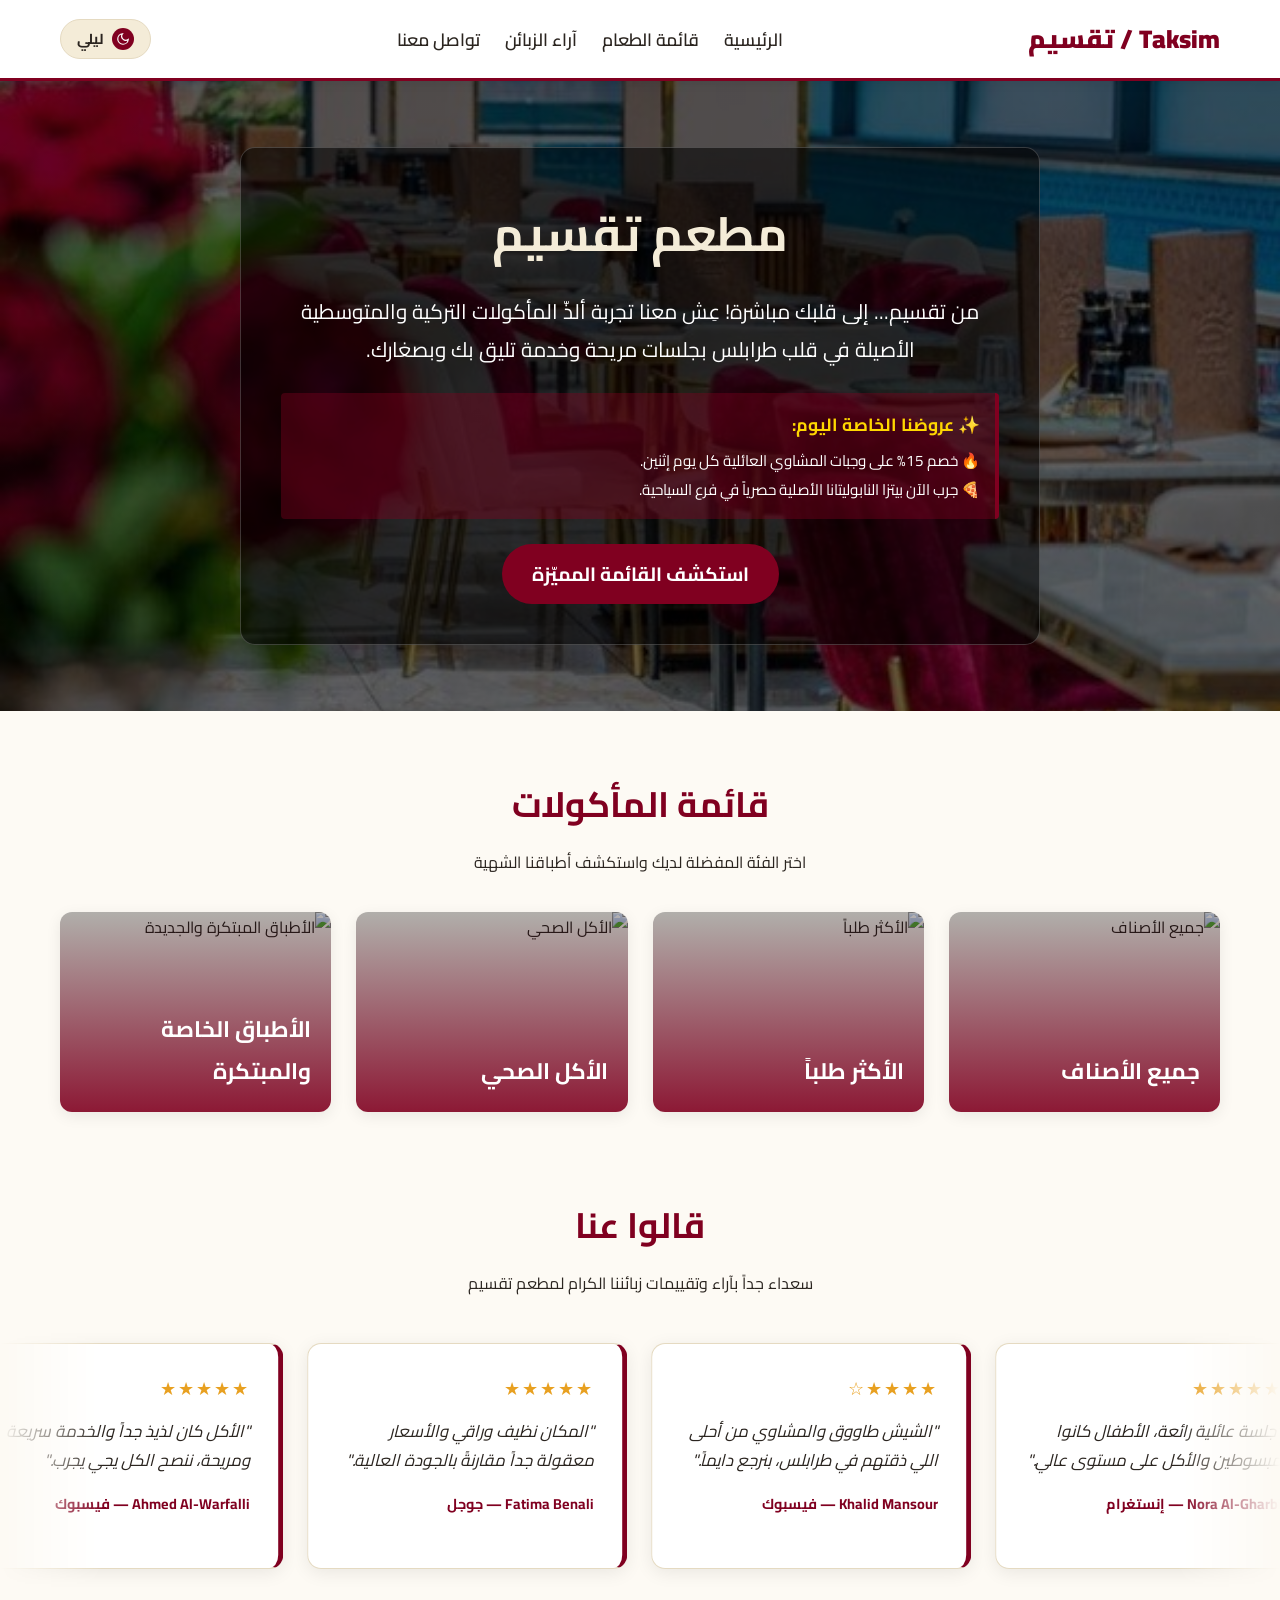
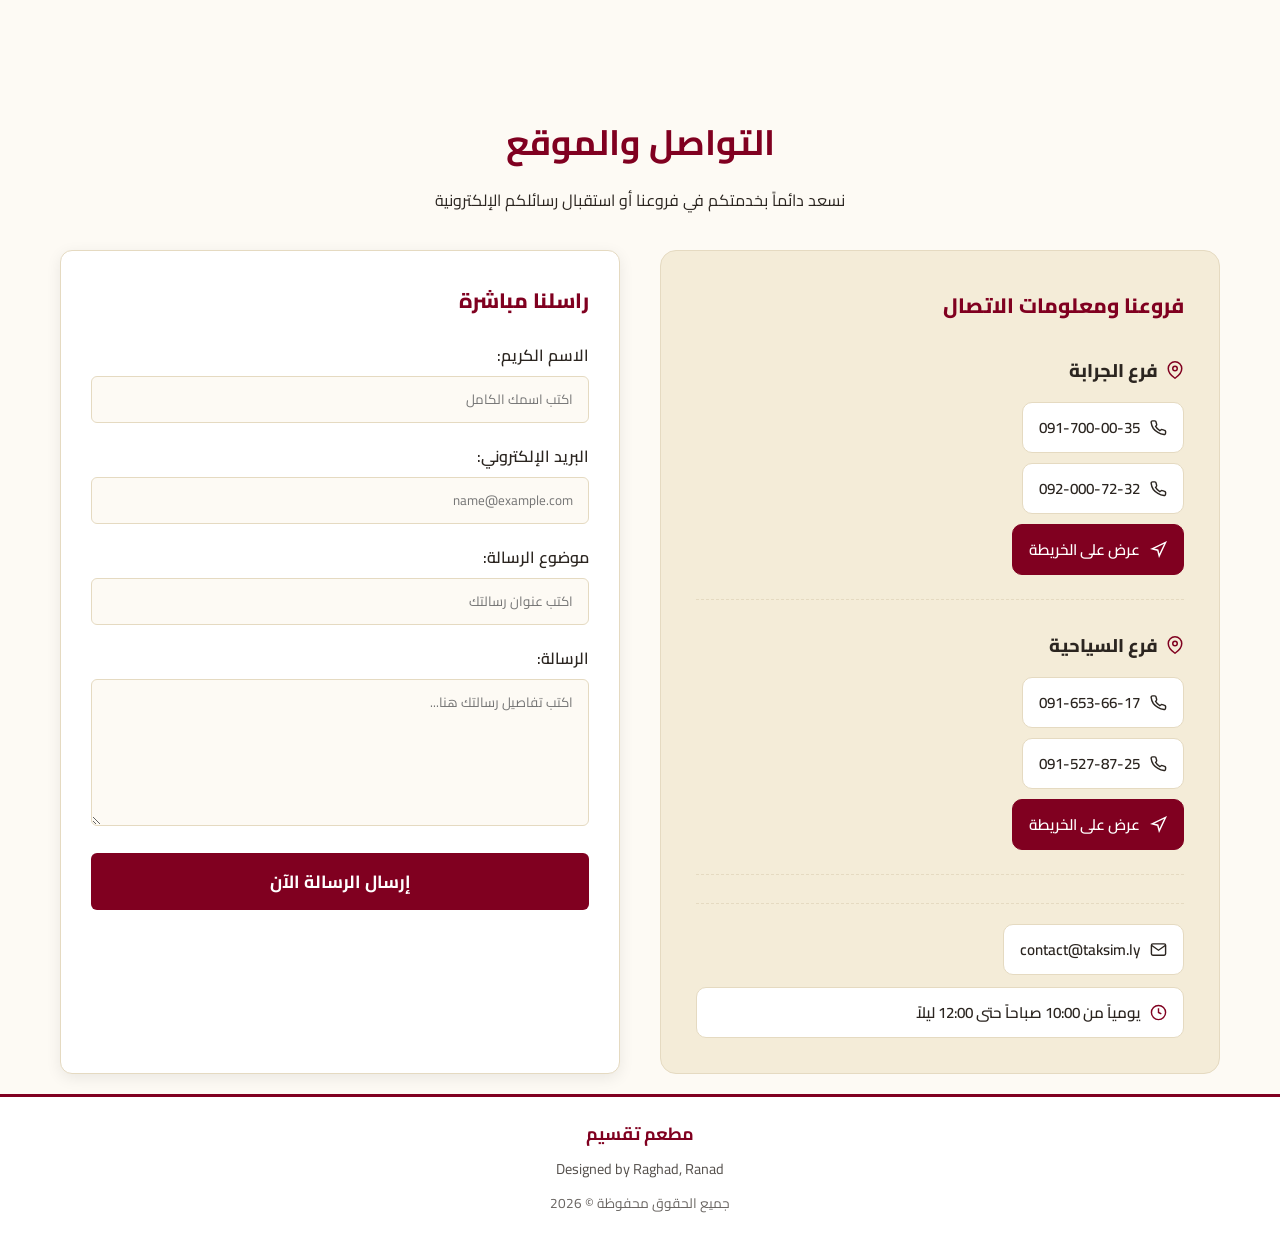
==== index.html @ 2ee95007 "Add files via upload" ====
<!DOCTYPE html>
<html lang="ar" dir="rtl">
<head>
    <meta charset="UTF-8">
    <meta name="viewport" content="width=device-width, initial-scale=1.0">
    <title>مطعم تقسيم</title>
    <link rel="icon" type="image/svg+xml" href="img/image-removebg-preview.png">
    <link rel="preconnect" href="https://fonts.googleapis.com">
    <link rel="preconnect" href="https://fonts.gstatic.com" crossorigin>
    <link href="https://fonts.googleapis.com/css2?family=Cairo:wght@400;600;700;900&family=Tajawal:wght@400;500;700;900&display=swap" rel="stylesheet">
    <link rel="stylesheet" href="style.css">
</head>
<body>

    <!-- ================= NAVBAR ================= -->
    <header id="main-header">
        <div class="header-container">
            <div class="logo">
                <h1>Taksim / تقسيم</h1>
            </div>
            <nav class="navmenu">
                <ul>
                    <li><a href="#hero">الرئيسية</a></li>
                    <li><a href="#menu-sections">قائمة الطعام</a></li>
                    <li><a href="#testimonials">آراء الزبائن</a></li>
                    <li><a href="#contact">تواصل معنا</a></li>
                </ul>
            </nav>
            <div class="header-actions">
                <button id="theme-toggle-btn" title="تغيير المظهر">
                    <span class="theme-icon">
                        <svg width="16" height="16" viewBox="0 0 24 24" fill="none" stroke="currentColor" stroke-width="2"><path d="M21 12.79A9 9 0 1 1 11.21 3 7 7 0 0 0 21 12.79z"/></svg>
                    </span>
                    <span class="theme-label">ليلي</span>
                </button>
            </div>
        </div>
    </header>

    <main>
        <!-- ================= HERO SECTION ================= -->
        <section id="hero" style="background-image: linear-gradient(rgba(0,0,0,0.6), rgba(0,0,0,0.6)), url('/img/photo_2026-05-30_18-32-09.jpg');">
            <div class="hero-content">
                <h2>مطعم تقسيم</h2>
                <p>من تقسيم... إلى قلبك مباشرة! عِش معنا تجربة ألذّ المأكولات التركية والمتوسطية الأصيلة في قلب طرابلس بجلسات مريحة وخدمة تليق بك وبصغارك.</p>
                <div class="hero-suggestions">
                    <h3>✨ عروضنا الخاصة اليوم:</h3>
                    <ul>
                        <li>🔥 خصم 15% على وجبات المشاوي العائلية كل يوم إثنين.</li>
                        <li>🍕 جرب الآن بيتزا النابوليتانا الأصلية حصرياً في فرع السياحية.</li>
                    </ul>
                </div>
                <a href="#menu-sections" class="cta-btn">استكشف القائمة المميّزة</a>
            </div>
        </section>

        <!-- ================= MENU MAIN SECTIONS ================= -->
        <section id="menu-sections">
            <div class="container-title">
                <h2>قائمة المأكولات</h2>
                <p>اختر الفئة المفضلة لديك واستكشف أطباقنا الشهية</p>
            </div>
            
            <div class="sections-grid">
                <div class="section-box" onclick="redirectToMenu('all-category')">
                    <img src="https://images.unsplash.com/photo-1504674900247-0877df9cc836?q=80&w=400" alt="جميع الأصناف">
                    <div class="box-overlay"><h3>جميع الأصناف</h3></div>
                </div>
                <div class="section-box" onclick="redirectToMenu('top-selling')">
                    <img src="https://images.unsplash.com/photo-1603360946369-dc9bb6258143?q=80&w=400" alt="الأكثر طلباً">
                    <div class="box-overlay"><h3>الأكثر طلباً</h3></div>
                </div>
                <div class="section-box" onclick="redirectToMenu('healthy-food')">
                    <img src="https://images.unsplash.com/photo-1546069901-ba9599a7e63c?q=80&w=400" alt="الأكل الصحي">
                    <div class="box-overlay"><h3>الأكل الصحي</h3></div>
                </div>
                <div class="section-box" onclick="redirectToMenu('special-dishes')">
                    <img src="https://images.unsplash.com/photo-1544025162-d76694265947?q=80&w=400" alt="الأطباق المبتكرة والجديدة">
                    <div class="box-overlay"><h3>الأطباق الخاصة والمبتكرة</h3></div>
                </div>
            </div>
        </section>

        <!-- ================= TESTIMONIALS SECTION ================= -->
        <section id="testimonials">
            <div class="container-title">
                <h2>قالوا عنا</h2>
                <p>سعداء جداً بآراء وتقييمات زبائننا الكرام لمطعم تقسيم</p>
            </div>
            <div class="testimonials-carousel-wrapper">
                <div class="testimonials-track" id="testimonials-track">
                    <blockquote class="testimonial-card">
                        <div class="stars">★★★★★</div>
                        <p class="quote-text">"من أجمل المطاعم الي نحب نمشيلها الصراحة، طعم ونظافة وضيافة ممتازة."</p>
                        <cite>OM JANA — فيسبوك</cite>
                    </blockquote>
                    <blockquote class="testimonial-card">
                        <div class="stars">★★★★★</div>
                        <p class="quote-text">"فرع جرابة أكثر مكان يحبوه صغاري وشبه كل أسبوع مجمعين فيه."</p>
                        <cite>Srro Aboshagour — فيسبوك</cite>
                    </blockquote>
                    <blockquote class="testimonial-card">
                        <div class="stars">★★★★★</div>
                        <p class="quote-text">"بجد مطعمكم التووووب بالنسبة ليا وغيييير في كل شيء ربي يفتح عليكم."</p>
                        <cite>Hanan M SHerif — فيسبوك</cite>
                    </blockquote>
                    <blockquote class="testimonial-card">
                        <div class="stars">★★★★★</div>
                        <p class="quote-text">"الأكل كان لذيذ جداً والخدمة سريعة ومريحة، ننصح الكل يجي يجرب."</p>
                        <cite>Ahmed Al-Warfalli — فيسبوك</cite>
                    </blockquote>
                    <blockquote class="testimonial-card">
                        <div class="stars">★★★★★</div>
                        <p class="quote-text">"المكان نظيف وراقي والأسعار معقولة جداً مقارنةً بالجودة العالية."</p>
                        <cite>Fatima Benali — جوجل</cite>
                    </blockquote>
                    <blockquote class="testimonial-card">
                        <div class="stars">★★★★☆</div>
                        <p class="quote-text">"الشيش طاووق والمشاوي من أحلى اللي ذقتهم في طرابلس، بنرجع دايماً."</p>
                        <cite>Khalid Mansour — فيسبوك</cite>
                    </blockquote>
                    <blockquote class="testimonial-card">
                        <div class="stars">★★★★★</div>
                        <p class="quote-text">"جلسة عائلية رائعة، الأطفال كانوا مبسوطين والأكل على مستوى عالي."</p>
                        <cite>Nora Al-Gharbi — إنستغرام</cite>
                    </blockquote>
                </div>
            </div>
        </section>

        <!-- ================= CONTACT US & FORMS ================= -->
        <section id="contact">
            <div class="container-title">
                <h2>التواصل والموقع</h2>
                <p>نسعد دائماً بخدمتكم في فروعنا أو استقبال رسائلكم الإلكترونية</p>
            </div>

            <div class="contact-wrapper">
                <!-- Branches details info -->
                <div class="branches-info">
                    <h3>فروعنا ومعلومات الاتصال</h3>
                    
                    <div class="branch-item">
                        <h4>
                            <svg class="branch-icon" viewBox="0 0 24 24" fill="none" stroke="currentColor" stroke-width="2"><path d="M21 10c0 7-9 13-9 13s-9-6-9-13a9 9 0 0 1 18 0z"/><circle cx="12" cy="10" r="3"/></svg>
                            فرع الجرابة
                        </h4>
                        <div class="contact-links">
                            <a href="tel:0917000035" class="contact-link phone-link">
                                <svg viewBox="0 0 24 24" fill="none" stroke="currentColor" stroke-width="2"><path d="M22 16.92v3a2 2 0 0 1-2.18 2 19.79 19.79 0 0 1-8.63-3.07A19.5 19.5 0 0 1 4.69 13.4a19.79 19.79 0 0 1-3.07-8.67A2 2 0 0 1 3.6 2.69h3a2 2 0 0 1 2 1.72c.127.96.361 1.903.7 2.81a2 2 0 0 1-.45 2.11L7.91 10.5a16 16 0 0 0 6 6l1.27-.95a2 2 0 0 1 2.11-.45c.907.339 1.85.573 2.81.7A2 2 0 0 1 22 17.92z"/></svg>
                                091-700-00-35
                            </a>
                            <a href="tel:0920007232" class="contact-link phone-link">
                                <svg viewBox="0 0 24 24" fill="none" stroke="currentColor" stroke-width="2"><path d="M22 16.92v3a2 2 0 0 1-2.18 2 19.79 19.79 0 0 1-8.63-3.07A19.5 19.5 0 0 1 4.69 13.4a19.79 19.79 0 0 1-3.07-8.67A2 2 0 0 1 3.6 2.69h3a2 2 0 0 1 2 1.72c.127.96.361 1.903.7 2.81a2 2 0 0 1-.45 2.11L7.91 10.5a16 16 0 0 0 6 6l1.27-.95a2 2 0 0 1 2.11-.45c.907.339 1.85.573 2.81.7A2 2 0 0 1 22 17.92z"/></svg>
                                092-000-72-32
                            </a>
                            <a href="https://maps.app.goo.gl/rc3uVP3Jfeu5gBgL6" target="_blank" class="contact-link map-link">
                                <svg viewBox="0 0 24 24" fill="none" stroke="currentColor" stroke-width="2"><polygon points="3 11 22 2 13 21 11 13 3 11"/></svg>
                                عرض على الخريطة
                            </a>
                        </div>
                    </div>

                    <div class="branch-item">
                        <h4>
                            <svg class="branch-icon" viewBox="0 0 24 24" fill="none" stroke="currentColor" stroke-width="2"><path d="M21 10c0 7-9 13-9 13s-9-6-9-13a9 9 0 0 1 18 0z"/><circle cx="12" cy="10" r="3"/></svg>
                            فرع السياحية
                        </h4>
                        <div class="contact-links">
                            <a href="tel:0916536617" class="contact-link phone-link">
                                <svg viewBox="0 0 24 24" fill="none" stroke="currentColor" stroke-width="2"><path d="M22 16.92v3a2 2 0 0 1-2.18 2 19.79 19.79 0 0 1-8.63-3.07A19.5 19.5 0 0 1 4.69 13.4a19.79 19.79 0 0 1-3.07-8.67A2 2 0 0 1 3.6 2.69h3a2 2 0 0 1 2 1.72c.127.96.361 1.903.7 2.81a2 2 0 0 1-.45 2.11L7.91 10.5a16 16 0 0 0 6 6l1.27-.95a2 2 0 0 1 2.11-.45c.907.339 1.85.573 2.81.7A2 2 0 0 1 22 17.92z"/></svg>
                                091-653-66-17
                            </a>
                            <a href="tel:0915278725" class="contact-link phone-link">
                                <svg viewBox="0 0 24 24" fill="none" stroke="currentColor" stroke-width="2"><path d="M22 16.92v3a2 2 0 0 1-2.18 2 19.79 19.79 0 0 1-8.63-3.07A19.5 19.5 0 0 1 4.69 13.4a19.79 19.79 0 0 1-3.07-8.67A2 2 0 0 1 3.6 2.69h3a2 2 0 0 1 2 1.72c.127.96.361 1.903.7 2.81a2 2 0 0 1-.45 2.11L7.91 10.5a16 16 0 0 0 6 6l1.27-.95a2 2 0 0 1 2.11-.45c.907.339 1.85.573 2.81.7A2 2 0 0 1 22 17.92z"/></svg>
                                091-527-87-25
                            </a>
                            <a href="https://maps.app.goo.gl/vC1HzMmNHfZFo1bz9" target="_blank" class="contact-link map-link">
                                <svg viewBox="0 0 24 24" fill="none" stroke="currentColor" stroke-width="2"><polygon points="3 11 22 2 13 21 11 13 3 11"/></svg>
                                عرض على الخريطة
                            </a>
                        </div>
                    </div>

                    <div class="branch-extra">
                        <a href="mailto:contact@taksim.ly" class="contact-link email-link">
                            <svg viewBox="0 0 24 24" fill="none" stroke="currentColor" stroke-width="2"><path d="M4 4h16c1.1 0 2 .9 2 2v12c0 1.1-.9 2-2 2H4c-1.1 0-2-.9-2-2V6c0-1.1.9-2 2-2z"/><polyline points="22,6 12,13 2,6"/></svg>
                            contact@taksim.ly
                        </a>
                        <div class="hours-row">
                            <svg viewBox="0 0 24 24" fill="none" stroke="currentColor" stroke-width="2"><circle cx="12" cy="12" r="10"/><polyline points="12 6 12 12 16 14"/></svg>
                            <span>يومياً من 10:00 صباحاً حتى 12:00 ليلاً</span>
                        </div>
                    </div>
                </div>

                <!-- Messaging form feedback -->
                <div class="contact-form-block">
                    <h3>راسلنا مباشرة</h3>
                    <form action="#" method="POST" onsubmit="alert('تم إرسال رسالتك بنجاح! شكرًا لتواصلك مع مطعم تقسيم.'); return false;">
                        <label for="username">الاسم الكريم:</label>
                        <input type="text" id="username" name="name" required placeholder="اكتب اسمك الكامل">

                        <label for="useremail">البريد الإلكتروني:</label>
                        <input type="email" id="useremail" name="email" required placeholder="name@example.com">

                        <label for="usersubject">موضوع الرسالة:</label>
                        <input type="text" id="usersubject" name="subject" required placeholder="اكتب عنوان رسالتك">

                        <label for="usermessage">الرسالة:</label>
                        <textarea id="usermessage" name="message" rows="5" required placeholder="اكتب تفاصيل رسالتك هنا..."></textarea>

                        <button type="submit" class="submit-form-btn">إرسال الرسالة الآن</button>
                    </form>
                </div>
            </div>
        </section>
    </main>

    <!-- ================= SIMPLE SITE FOOTER ================= -->
    <footer id="site-footer" style="background: var(--card-bg); padding: 20px 20px; text-align: center; border-top: 3px solid var(--primary-color); color: var(--text-color); margin-top: 0; position: relative; bottom: 0; width: 100%;">
        <div style="max-width: 1200px; margin: 0 auto;">
            <p style="font-size: 1.1rem; margin: 0 0 5px 0; font-weight: 700; color: var(--primary-color);">مطعم تقسيم</p>
            <p style="font-size: 0.9rem; margin: 0; opacity: 0.8;">Designed by Raghad, Ranad</p>
            <p style="font-size: 0.85rem; margin: 8px 0 0 0; opacity: 0.7;">جميع الحقوق محفوظة © 2026</p>
        </div>
    </footer>

    <!-- ================= POPUP CART MODAL ================= -->
    <div id="cart-popup-modal" class="popup-modal">
        <div class="popup-modal-content">
            <span class="close-popup" onclick="toggleCartPopup()">&times;</span>
            <h2>🛍️ الأطباق المضافة في السلة</h2>
            <hr>
            <ul id="cart-items-list">
                <p style="color: #666; text-align: center;">السلة فارغة حالياً. أضف بعض الأطباق اللذيذة!</p>
            </ul>
            <hr>
            <div class="popup-total">
                <strong>المبلغ الإجمالي الكلي: </strong>
                <span id="popup-total-cost">0</span> د.ل
            </div>
            <button class="checkout-btn" onclick="alert('شكرًا لطلبك! سيتم تجهيز وجبتك فوراً.'); toggleCartPopup();">تأكيد وإرسال الطلب</button>
        </div>
    </div>

    <!-- ================= SCROLL TO TOP BUTTON ================= -->
    <button id="scroll-to-top-btn" onclick="scrollToTop()" title="العودة لأعلى الصفحة">
        <svg viewBox="0 0 24 24" fill="none" stroke="currentColor" stroke-width="2.5" stroke-linecap="round" stroke-linejoin="round">
            <polyline points="18 15 12 9 6 15"/>
        </svg>
    </button>

    <script src="script.js"></script>
</body>
</html>
---- style.css ----
/* ================= GLOBAL STYLES & THEME VARIABLES ================= */
:root {
    --bg-color: #fdfaf4;
    --text-color: #2b2520;
    --primary-color: #800020;
    --accent-beige: #f4ecd8;
    --card-bg: #ffffff;
    --border-color: #e5dac1;
    --shadow-color: rgba(0, 0, 0, 0.08);
}

[data-theme="dark"] {
    --bg-color: #1a1614;
    --text-color: #f4ecd8;
    --primary-color: #d13b5a;
    --accent-beige: #2e2622;
    --card-bg: #241e1b;
    --border-color: #423630;
    --shadow-color: rgba(0, 0, 0, 0.4);
}

* {
    box-sizing: border-box;
    margin: 0;
    padding: 0;
    font-family: 'Cairo', 'Tajawal', sans-serif;
    scroll-behavior: smooth;
}

body {
    background-color: var(--bg-color);
    color: var(--text-color);
    transition: background-color 0.3s ease, color 0.3s ease;
}

body.menu-page {
    padding-bottom: 90px;
}

a {
    color: var(--primary-color);
    text-decoration: none;
}

/* ================= HEADER & NAVIGATION ================= */
#main-header {
    background-color: var(--card-bg);
    border-bottom: 3px solid var(--primary-color);
    position: sticky;
    top: 0;
    z-index: 1000;
    box-shadow: 0 2px 10px var(--shadow-color);
}

.header-container {
    max-width: 1200px;
    margin: 0 auto;
    display: flex;
    justify-content: space-between;
    align-items: center;
    padding: 15px 20px;
}

.logo h1 {
    font-size: 1.6rem;
    color: var(--primary-color);
    font-weight: 900;
}

.navmenu ul {
    display: flex;
    list-style: none;
    gap: 25px;
}

.navmenu ul li a {
    color: var(--text-color);
    font-weight: 600;
    font-size: 1.1rem;
    transition: color 0.2s;
}

.navmenu ul li a:hover {
    color: var(--primary-color);
}

/* ================= THEME TOGGLE BUTTON (Edit 6) ================= */
#theme-toggle-btn {
    display: flex;
    align-items: center;
    gap: 8px;
    background-color: var(--accent-beige);
    border: 1.5px solid var(--border-color);
    color: var(--text-color);
    padding: 8px 16px;
    border-radius: 30px;
    cursor: pointer;
    font-weight: 700;
    font-size: 0.9rem;
    transition: all 0.3s ease;
    line-height: 1;
}

#theme-toggle-btn .theme-icon {
    display: flex;
    align-items: center;
    justify-content: center;
    width: 22px;
    height: 22px;
    background-color: var(--primary-color);
    border-radius: 50%;
    padding: 4px;
    color: white;
    transition: transform 0.4s ease;
    flex-shrink: 0;
}

#theme-toggle-btn .theme-icon svg {
    display: block;
}

#theme-toggle-btn:hover {
    background-color: var(--primary-color);
    color: white;
    border-color: var(--primary-color);
    transform: translateY(-1px);
    box-shadow: 0 4px 12px rgba(128, 0, 32, 0.3);
}

#theme-toggle-btn:hover .theme-icon {
    background-color: white;
    color: var(--primary-color);
    transform: rotate(20deg);
}

/* ================= HERO SECTION ================= */
#hero {
    background-size: cover;
    background-position: center;
    min-height: 70vh;
    display: flex;
    align-items: center;
    justify-content: center;
    text-align: center;
    color: white;
    padding: 40px 20px;
}

.hero-content {
    max-width: 800px;
    background: rgba(0, 0, 0, 0.55);
    padding: 40px;
    border-radius: 15px;
    border: 1px solid rgba(255, 255, 255, 0.2);
}

.hero-content h2 {
    font-size: 3rem;
    margin-bottom: 15px;
    color: #f4ecd8;
}

.hero-content p {
    font-size: 1.3rem;
    line-height: 1.8;
    margin-bottom: 25px;
}

.hero-suggestions {
    background: rgba(128, 0, 32, 0.4);
    border-right: 4px solid var(--primary-color);
    padding: 15px;
    text-align: right;
    margin-bottom: 25px;
    border-radius: 4px;
}

.hero-suggestions h3 {
    font-size: 1.1rem;
    margin-bottom: 5px;
    color: #ffd700;
}

.hero-suggestions ul {
    list-style-type: none;
    font-size: 0.95rem;
}

.cta-btn {
    display: inline-block;
    background-color: var(--primary-color);
    color: white !important;
    padding: 12px 30px;
    font-weight: bold;
    font-size: 1.2rem;
    border-radius: 30px;
    transition: transform 0.2s;
}

.cta-btn:hover {
    transform: scale(1.05);
}

/* ================= TITLE UTILITY ================= */
.container-title {
    text-align: center;
    margin: 60px 0 35px 0;
}

.container-title h2 {
    font-size: 2.2rem;
    color: var(--primary-color);
    margin-bottom: 10px;
}

/* ================= MAIN MENU SECTIONS GRID ================= */
#menu-sections {
    max-width: 1200px;
    margin: 0 auto;
    padding: 0 20px;
}

.sections-grid {
    display: grid;
    grid-template-columns: repeat(auto-fit, minmax(250px, 1fr));
    gap: 25px;
}

.section-box {
    position: relative;
    height: 200px;
    border-radius: 12px;
    overflow: hidden;
    cursor: pointer;
    box-shadow: 0 4px 15px var(--shadow-color);
    transition: transform 0.3s ease;
}

.section-box:hover {
    transform: translateY(-5px);
}

.section-box img {
    width: 100%;
    height: 100%;
    object-fit: cover;
}

.box-overlay {
    position: absolute;
    top: 0; left: 0; right: 0; bottom: 0;
    background: linear-gradient(to top, rgba(128, 0, 32, 0.9), rgba(0, 0, 0, 0.3));
    display: flex;
    align-items: flex-end;
    padding: 20px;
}

.box-overlay h3 {
    color: white;
    font-size: 1.4rem;
}

/* ================= FULL DINING MENU VIEW & FILTERS ================= */
.menu-view-container {
    max-width: 1200px;
    margin: 50px auto;
    padding: 0 20px;
}

.search-bar-container {
    margin-bottom: 25px;
}

#menu-search-input {
    width: 100%;
    padding: 15px 20px;
    font-size: 1.1rem;
    border: 2px solid var(--border-color);
    background-color: var(--card-bg);
    color: var(--text-color);
    border-radius: 30px;
    outline: none;
}

#menu-search-input:focus {
    border-color: var(--primary-color);
}

.categories-nav {
    display: flex;
    flex-wrap: wrap;
    gap: 10px;
    justify-content: center;
    margin-bottom: 40px;
    background-color: var(--accent-beige);
    padding: 15px;
    border-radius: 10px;
}

.cat-tab-btn {
    background-color: var(--card-bg);
    border: 1px solid var(--border-color);
    color: var(--text-color);
    padding: 8px 16px;
    border-radius: 20px;
    cursor: pointer;
    font-weight: 600;
    transition: all 0.2s;
}

.cat-tab-btn.active, .cat-tab-btn:hover {
    background-color: var(--primary-color);
    color: white;
    border-color: var(--primary-color);
}

/* ================= DISH CARDS ================= */
.dishes-grid {
    display: grid;
    grid-template-columns: repeat(auto-fill, minmax(280px, 1fr));
    gap: 30px;
}

.dish-card {
    background-color: var(--card-bg);
    border-radius: 12px;
    overflow: hidden;
    box-shadow: 0 4px 15px var(--shadow-color);
    border: 1px solid var(--border-color);
    display: flex;
    flex-direction: column;
    perspective: 1000px;
}

.dish-card-inner {
    position: relative;
    width: 100%;
    height: 320px;
    text-align: center;
    transition: transform 0.6s;
    transform-style: preserve-3d;
    cursor: pointer;
}

.dish-card-inner.flipped {
    transform: rotateY(180deg);
}

.dish-front, .dish-back {
    position: absolute;
    width: 100%;
    height: 100%;
    -webkit-backface-visibility: hidden;
    backface-visibility: hidden;
    display: flex;
    flex-direction: column;
}

.dish-front img {
    width: 100%;
    height: 220px;
    object-fit: cover;
}

.dish-info {
    padding: 15px;
    display: flex;
    justify-content: space-between;
    align-items: center;
    background-color: var(--card-bg);
    flex-grow: 1;
}

.dish-info h3 {
    font-size: 1.1rem;
}

.dish-price {
    color: var(--primary-color);
    font-weight: bold;
    font-size: 1.1rem;
}

.dish-back {
    background-color: var(--primary-color);
    color: white;
    transform: rotateY(180deg);
    padding: 25px 20px;
    justify-content: center;
    align-items: center;
    opacity: 0.95;
}

.dish-back h3 {
    margin-bottom: 12px;
    font-size: 1.3rem;
    border-bottom: 2px solid white;
    padding-bottom: 5px;
}

.dish-back p {
    font-size: 0.95rem;
    line-height: 1.6;
}

.add-to-cart-btn {
    display: flex;
    align-items: center;
    justify-content: center;
    gap: 8px;
    background-color: var(--accent-beige);
    border: none;
    border-top: 1px solid var(--border-color);
    color: var(--text-color);
    padding: 12px;
    font-weight: bold;
    font-size: 0.95rem;
    cursor: pointer;
    transition: background-color 0.2s;
    width: 100%;
    font-family: 'Cairo', 'Tajawal', sans-serif;
}

.add-to-cart-btn svg {
    width: 16px;
    height: 16px;
    flex-shrink: 0;
}

.add-to-cart-btn:hover {
    background-color: var(--primary-color);
    color: white;
}

.dish-card-actions {
    display: flex;
    border-top: 1px solid var(--border-color);
}

.dish-card-actions .add-to-cart-btn,
.dish-card-actions .remove-from-cart-btn {
    width: auto;
    flex: 1 1 0;
    border-top: none;
}

.remove-from-cart-btn {
    display: flex;
    align-items: center;
    justify-content: center;
    gap: 8px;
    background-color: var(--card-bg);
    border: none;
    border-inline-start: 1px solid var(--border-color);
    color: var(--text-color);
    padding: 12px;
    font-weight: bold;
    font-size: 0.95rem;
    cursor: pointer;
    transition: background-color 0.2s, color 0.2s, opacity 0.2s;
    font-family: 'Cairo', 'Tajawal', sans-serif;
}

.remove-from-cart-btn svg {
    width: 16px;
    height: 16px;
    flex-shrink: 0;
}

.remove-from-cart-btn:hover:not(:disabled) {
    background-color: #b33a3a;
    color: white;
}

.remove-from-cart-btn:disabled {
    cursor: not-allowed;
    opacity: 0.45;
}

/* ================= TESTIMONIALS AUTO CAROUSEL (Edit 3) ================= */
#testimonials {
    overflow: hidden;
    padding: 20px 0 40px 0;
}

#testimonials .container-title {
    padding: 0 20px;
}

.testimonials-carousel-wrapper {
    width: 100%;
    overflow: hidden;
    position: relative;
    /* Fade edges */
    -webkit-mask-image: linear-gradient(to left, transparent 0%, black 8%, black 92%, transparent 100%);
    mask-image: linear-gradient(to left, transparent 0%, black 8%, black 92%, transparent 100%);
}

.testimonials-track {
    display: flex;
    gap: 24px;
    width: max-content;
    /* RTL: scroll right to left visually */
    direction: ltr;
    padding: 10px 0 20px 0;
}

.testimonial-card {
    background-color: var(--card-bg);
    border-right: 5px solid var(--primary-color);
    padding: 28px 28px 22px 28px;
    border-radius: 14px;
    box-shadow: 0 4px 18px var(--shadow-color);
    border-top: 1px solid var(--border-color);
    border-left: 1px solid var(--border-color);
    border-bottom: 1px solid var(--border-color);
    width: 320px;
    flex-shrink: 0;
    direction: rtl;
    transition: transform 0.3s ease, box-shadow 0.3s ease;
}

.testimonial-card:hover {
    transform: translateY(-6px);
    box-shadow: 0 10px 30px rgba(128, 0, 32, 0.15);
}

.stars {
    color: #e8a020;
    font-size: 1.1rem;
    margin-bottom: 12px;
    letter-spacing: 2px;
}

.quote-text {
    font-style: italic;
    font-size: 1.05rem;
    line-height: 1.7;
    margin-bottom: 16px;
    color: var(--text-color);
}

cite {
    display: block;
    font-weight: bold;
    color: var(--primary-color);
    font-size: 0.9rem;
    font-style: normal;
}

/* ================= CONTACT SECTION (Edit 4) ================= */
#contact {
    max-width: 1200px;
    margin: 0 auto;
    padding: 20px;
}

.contact-wrapper {
    display: grid;
    grid-template-columns: repeat(auto-fit, minmax(450px, 1fr));
    gap: 40px;
}

.branches-info {
    background-color: var(--accent-beige);
    padding: 35px;
    border-radius: 16px;
    border: 1px solid var(--border-color);
}

.branches-info > h3 {
    margin-bottom: 28px;
    color: var(--primary-color);
    font-size: 1.3rem;
    font-weight: 800;
    display: flex;
    align-items: center;
    gap: 8px;
}

.branch-item {
    margin-bottom: 28px;
    padding-bottom: 24px;
    border-bottom: 1px dashed var(--border-color);
}

.branch-item:last-of-type {
    border-bottom: none;
}

.branch-item h4 {
    font-size: 1.15rem;
    font-weight: 800;
    margin-bottom: 14px;
    color: var(--text-color);
    display: flex;
    align-items: center;
    gap: 8px;
}

.branch-icon {
    width: 18px;
    height: 18px;
    color: var(--primary-color);
    flex-shrink: 0;
}

.contact-links {
    display: flex;
    flex-direction: column;
    gap: 10px;
}

/* Elegant contact link style */
.contact-link {
    display: inline-flex;
    align-items: center;
    gap: 10px;
    padding: 10px 16px;
    border-radius: 10px;
    font-weight: 600;
    font-size: 0.95rem;
    text-decoration: none;
    transition: all 0.25s ease;
    border: 1.5px solid transparent;
    width: fit-content;
}

.contact-link svg {
    width: 17px;
    height: 17px;
    flex-shrink: 0;
    transition: transform 0.25s ease;
}

/* Phone links */
.phone-link {
    color: var(--text-color);
    background-color: var(--card-bg);
    border-color: var(--border-color);
}

.phone-link:hover {
    background-color: var(--primary-color);
    color: white;
    border-color: var(--primary-color);
    transform: translateX(-4px);
    box-shadow: 0 4px 14px rgba(128, 0, 32, 0.25);
}

.phone-link:hover svg {
    transform: rotate(-12deg) scale(1.1);
}

/* Map links */
.map-link {
    color: white;
    background-color: var(--primary-color);
    border-color: var(--primary-color);
}

.map-link:hover {
    background-color: transparent;
    color: var(--primary-color);
    border-color: var(--primary-color);
    transform: translateX(-4px);
    box-shadow: 0 4px 14px rgba(128, 0, 32, 0.2);
}

.map-link:hover svg {
    transform: translateX(-3px);
}

/* Branch extra (email + hours) */
.branch-extra {
    margin-top: 20px;
    display: flex;
    flex-direction: column;
    gap: 12px;
    padding-top: 20px;
    border-top: 1px dashed var(--border-color);
}

/* Email link */
.email-link {
    color: var(--text-color);
    background-color: var(--card-bg);
    border-color: var(--border-color);
}

.email-link:hover {
    background-color: var(--primary-color);
    color: white;
    border-color: var(--primary-color);
    transform: translateX(-4px);
    box-shadow: 0 4px 14px rgba(128, 0, 32, 0.25);
}

.hours-row {
    display: flex;
    align-items: center;
    gap: 10px;
    font-size: 0.95rem;
    padding: 10px 16px;
    background-color: var(--card-bg);
    border-radius: 10px;
    border: 1.5px solid var(--border-color);
    color: var(--text-color);
    font-weight: 600;
}

.hours-row svg {
    width: 17px;
    height: 17px;
    color: var(--primary-color);
    flex-shrink: 0;
}

/* Contact Form */
.contact-form-block {
    background-color: var(--card-bg);
    padding: 30px;
    border-radius: 12px;
    border: 1px solid var(--border-color);
    box-shadow: 0 4px 15px var(--shadow-color);
}

.contact-form-block h3 {
    margin-bottom: 20px;
    color: var(--primary-color);
    font-size: 1.3rem;
    font-weight: 800;
}

.contact-form-block label {
    display: block;
    margin-bottom: 6px;
    font-weight: 600;
}

.contact-form-block input, .contact-form-block textarea {
    width: 100%;
    padding: 10px 15px;
    margin-bottom: 18px;
    border: 1px solid var(--border-color);
    background-color: var(--bg-color);
    color: var(--text-color);
    border-radius: 6px;
    outline: none;
    font-family: 'Cairo', 'Tajawal', sans-serif;
}

.contact-form-block input:focus, .contact-form-block textarea:focus {
    border-color: var(--primary-color);
}

.submit-form-btn {
    background-color: var(--primary-color);
    color: white;
    border: none;
    padding: 12px 25px;
    font-size: 1.1rem;
    font-weight: bold;
    border-radius: 6px;
    cursor: pointer;
    width: 100%;
    font-family: 'Cairo', 'Tajawal', sans-serif;
    transition: opacity 0.2s, transform 0.2s;
}

.submit-form-btn:hover {
    opacity: 0.9;
    transform: translateY(-1px);
}

/* ================= STICKY SUMMARY BOTTOM BAR ================= */
#shopping-summary-footer {
    position: fixed;
    bottom: 0; left: 0; right: 0;
    background-color: var(--primary-color);
    color: white;
    padding: 15px 20px;
    box-shadow: 0 -4px 15px rgba(0,0,0,0.2);
    z-index: 999;
}

.summary-container {
    max-width: 1200px;
    margin: 0 auto;
    display: flex;
    justify-content: space-between;
    align-items: center;
    cursor: pointer;
}

.cart-icon-title {
    display: flex;
    align-items: center;
    gap: 10px;
}

.cart-icon-svg {
    display: flex;
    align-items: center;
    justify-content: center;
    width: 36px;
    height: 36px;
    background: rgba(255,255,255,0.2);
    border-radius: 50%;
    padding: 7px;
}

.cart-icon-svg svg {
    width: 100%;
    height: 100%;
    color: white;
}

.total-cost-box {
    font-size: 1.3rem;
    font-weight: bold;
    background: rgba(255, 255, 255, 0.2);
    padding: 5px 20px;
    border-radius: 20px;
}

/* ================= POPUP CART MODAL ================= */
.popup-modal {
    display: none;
    position: fixed;
    top: 0; left: 0; width: 100%; height: 100%;
    background-color: rgba(0, 0, 0, 0.6);
    z-index: 2000;
    justify-content: center;
    align-items: center;
}

.popup-modal-content {
    background-color: var(--card-bg);
    color: var(--text-color);
    padding: 30px;
    border-radius: 12px;
    width: 90%;
    max-width: 500px;
    box-shadow: 0 5px 25px rgba(0,0,0,0.4);
    position: relative;
}

.close-popup {
    position: absolute;
    top: 15px; left: 20px;
    font-size: 2rem;
    cursor: pointer;
    color: var(--text-color);
}

#cart-items-list {
    list-style: none;
    max-height: 240px;
    overflow-y: auto;
    margin: 20px 0;
    padding-left: 0;
}

#cart-items-list li {
    display: flex;
    justify-content: space-between;
    align-items: center;
    gap: 12px;
    padding: 10px 0;
    border-bottom: 1px solid var(--border-color);
}

#cart-items-list li span {
    flex: 1 1 auto;
}

.remove-cart-item-btn {
    display: inline-flex;
    align-items: center;
    justify-content: center;
    width: 32px;
    height: 32px;
    border: 1px solid var(--border-color);
    border-radius: 50%;
    background-color: transparent;
    color: #b33a3a;
    cursor: pointer;
    flex-shrink: 0;
    transition: background-color 0.2s, color 0.2s, border-color 0.2s;
}

.remove-cart-item-btn svg {
    width: 16px;
    height: 16px;
}

.remove-cart-item-btn:hover {
    background-color: #b33a3a;
    border-color: #b33a3a;
    color: white;
}

.popup-total {
    text-align: left;
    font-size: 1.3rem;
    margin-bottom: 20px;
}

.checkout-btn {
    background-color: var(--primary-color);
    color: white;
    border: none;
    width: 100%;
    padding: 12px;
    font-size: 1.1rem;
    font-weight: bold;
    border-radius: 6px;
    cursor: pointer;
    font-family: 'Cairo', 'Tajawal', sans-serif;
}

/* ================= SCROLL TO TOP BUTTON (Edit 6) ================= */
#scroll-to-top-btn {
    display: none;
    position: fixed;
    bottom: 85px;
    right: 25px;
    z-index: 99;
    background-color: var(--primary-color);
    border: none;
    color: white;
    width: 46px;
    height: 46px;
    border-radius: 50%;
    cursor: pointer;
    box-shadow: 0 4px 16px rgba(128, 0, 32, 0.4);
    align-items: center;
    justify-content: center;
    padding: 0;
    transition: transform 0.25s ease, box-shadow 0.25s ease, background-color 0.25s ease;
}

#scroll-to-top-btn svg {
    width: 20px;
    height: 20px;
    display: block;
    color: white;
}

#scroll-to-top-btn:hover {
    transform: translateY(-3px) scale(1.1);
    box-shadow: 0 8px 24px rgba(128, 0, 32, 0.5);
    background-color: #600018;
}

/* ================= SITE FOOTER ================= */
#site-footer {
    background: var(--card-bg);
    padding: 20px 20px;
    text-align: center;
    border-top: 3px solid var(--primary-color);
    color: var(--text-color);
    margin-top: 0;
    position: relative;
    bottom: 0;
    width: 100%;
}

/* ================= ANIMATION CLASSES ================= */
.hidden-card {
    display: none !important;
}

.fade-in-card {
    animation: fadeInScale 0.4s cubic-bezier(0.175, 0.885, 0.32, 1.275) forwards;
}

@keyframes fadeInScale {
    0% {
        opacity: 0;
        transform: scale(0.8) translateY(20px);
    }
    100% {
        opacity: 1;
        transform: scale(1) translateY(0);
    }
}

/* ================= RESPONSIVE ================= */
@media (max-width: 768px) {
    .header-container { flex-direction: column; gap: 15px; }
    .navmenu ul { gap: 12px; font-size: 0.95rem; }
    .contact-wrapper { grid-template-columns: 1fr; }
    .testimonial-card { width: 280px; }
}
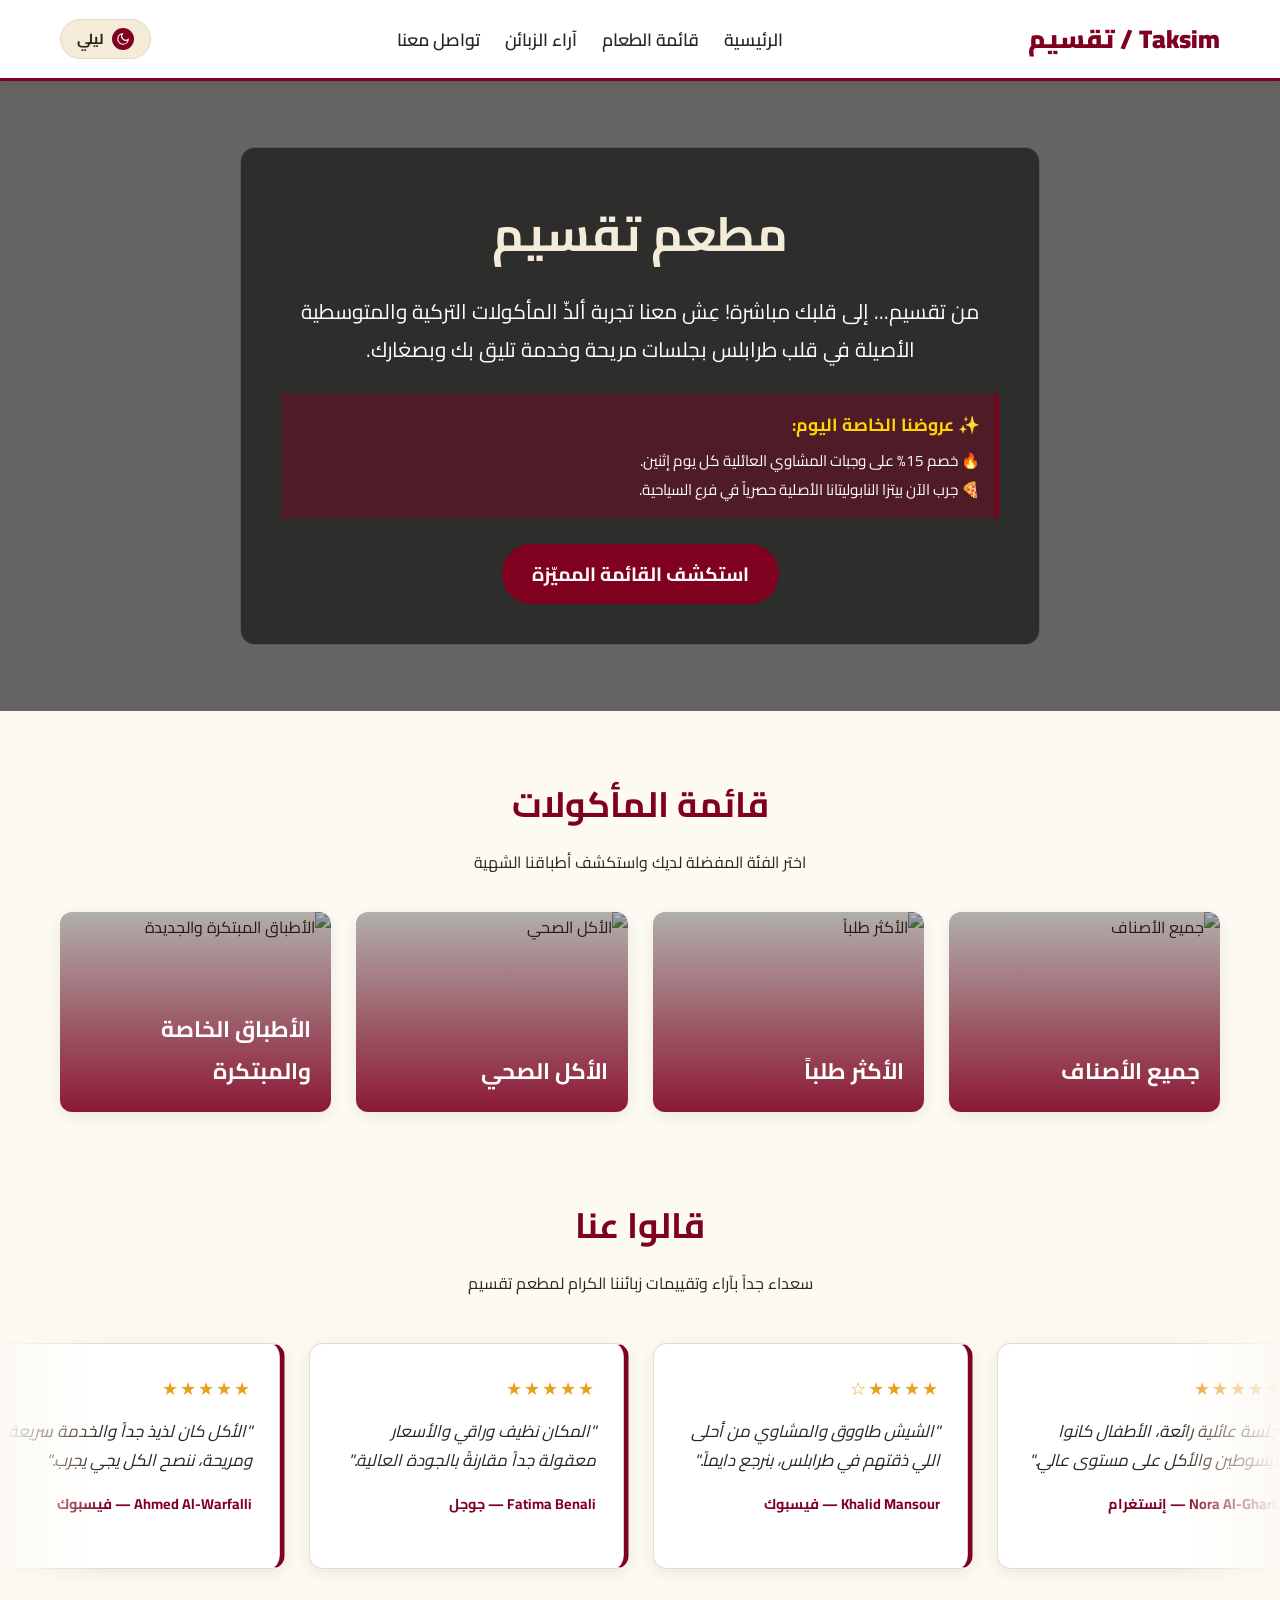
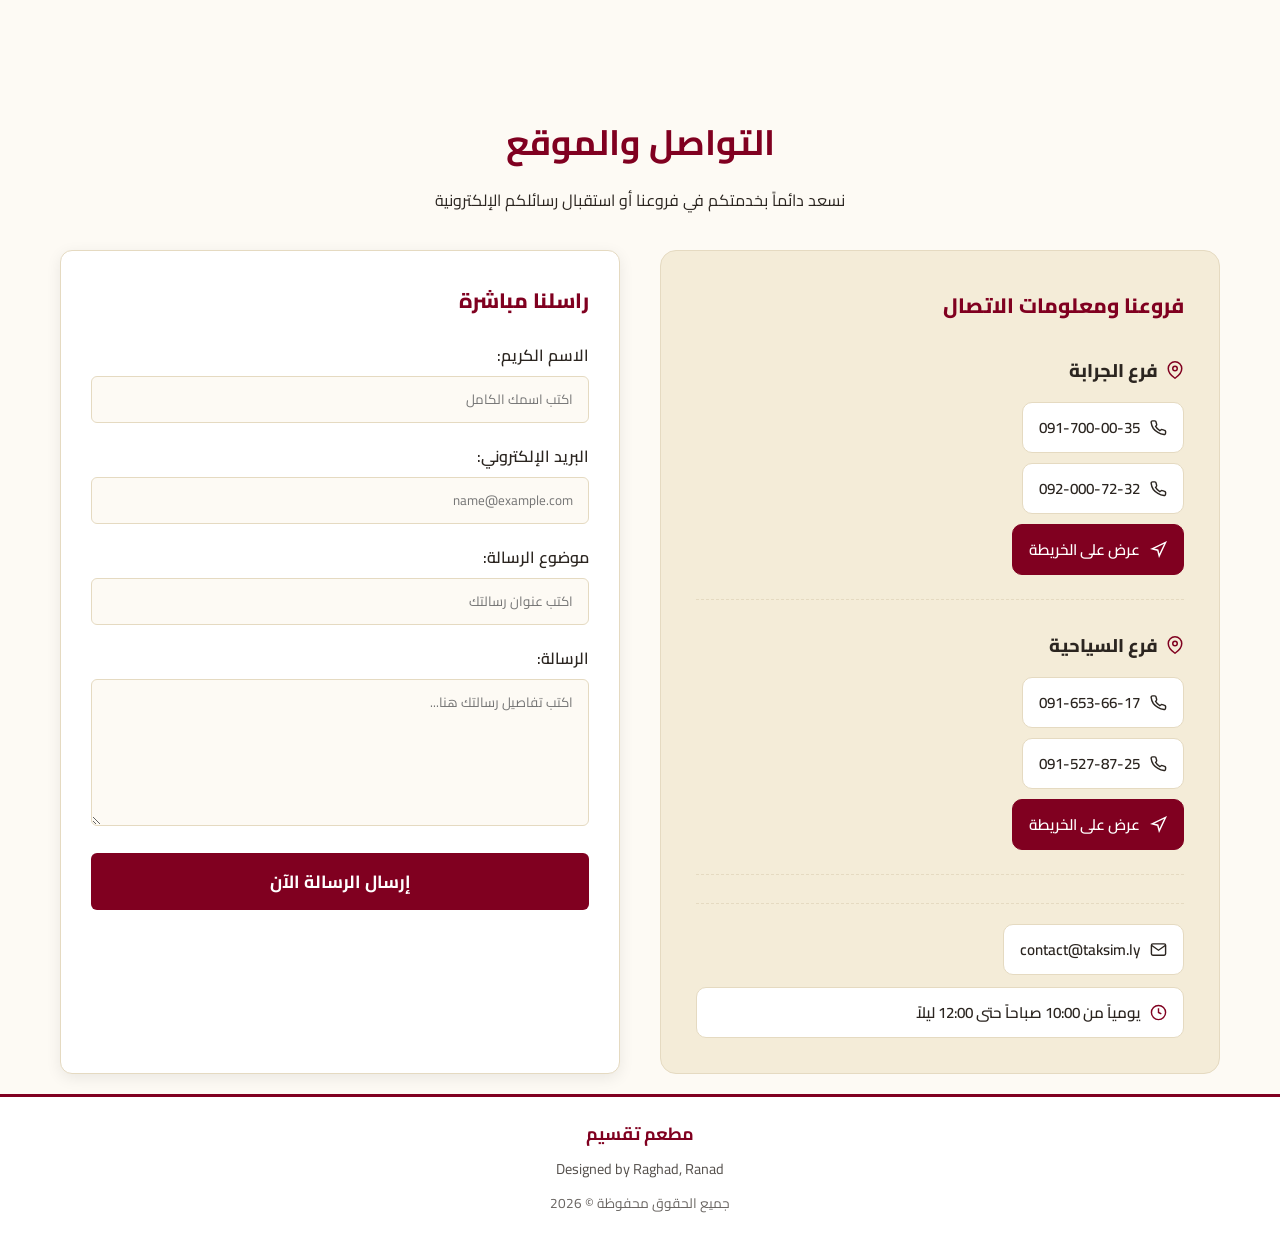
==== commit 8fa8b70a: "Update hero section background image" ====
--- a/index.html
+++ b/index.html
@@ -39,7 +39,7 @@
 
     <main>
         <!-- ================= HERO SECTION ================= -->
-        <section id="hero" style="background-image: linear-gradient(rgba(0,0,0,0.6), rgba(0,0,0,0.6)), url('/img/photo_2026-05-30_18-32-09.jpg');">
+        <section id="hero" style="background-image: linear-gradient(rgba(0,0,0,0.6), rgba(0,0,0,0.6)), url('/img/background1.jpg');">
             <div class="hero-content">
                 <h2>مطعم تقسيم</h2>
                 <p>من تقسيم... إلى قلبك مباشرة! عِش معنا تجربة ألذّ المأكولات التركية والمتوسطية الأصيلة في قلب طرابلس بجلسات مريحة وخدمة تليق بك وبصغارك.</p>
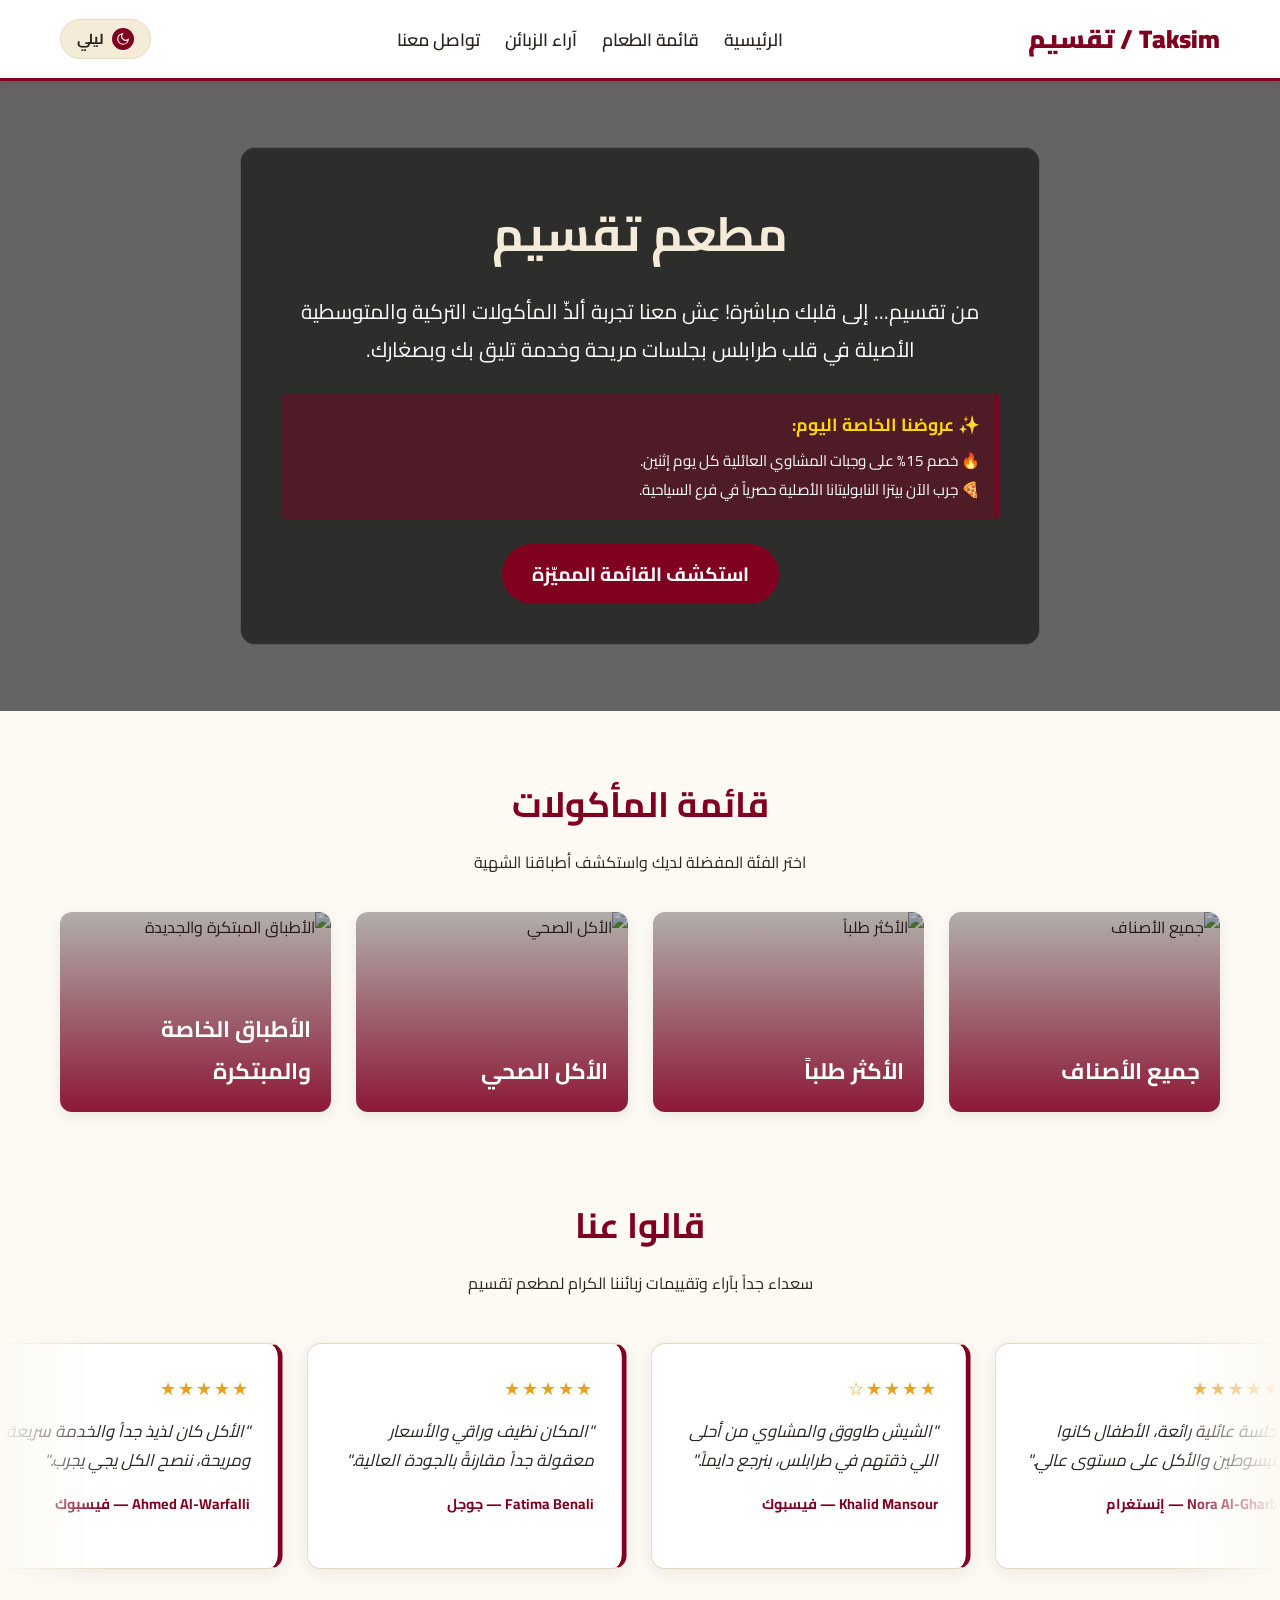
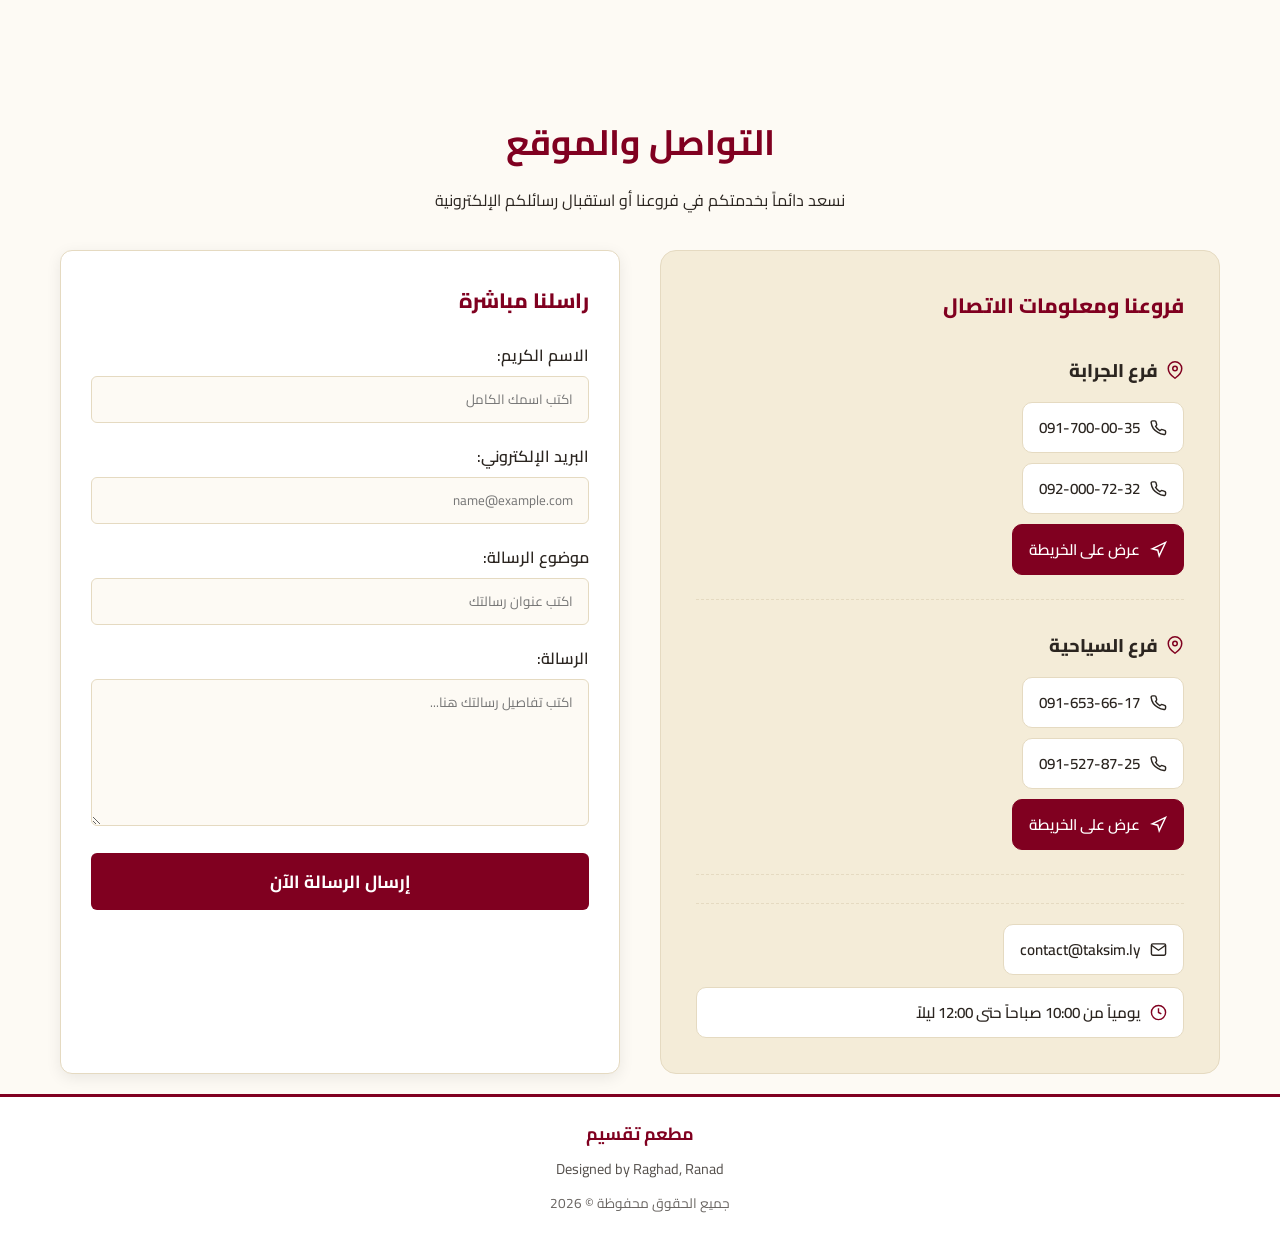
==== commit 93600b2b: "Update index.html" ====
--- a/index.html
+++ b/index.html
@@ -39,7 +39,7 @@
 
     <main>
         <!-- ================= HERO SECTION ================= -->
-        <section id="hero" style="background-image: linear-gradient(rgba(0,0,0,0.6), rgba(0,0,0,0.6)), url('/img/background1.jpg');">
+        <section id="hero" style="background-image: linear-gradient(rgba(0,0,0,0.6), rgba(0,0,0,0.6)), url('img/background1.jpg');">
             <div class="hero-content">
                 <h2>مطعم تقسيم</h2>
                 <p>من تقسيم... إلى قلبك مباشرة! عِش معنا تجربة ألذّ المأكولات التركية والمتوسطية الأصيلة في قلب طرابلس بجلسات مريحة وخدمة تليق بك وبصغارك.</p>
